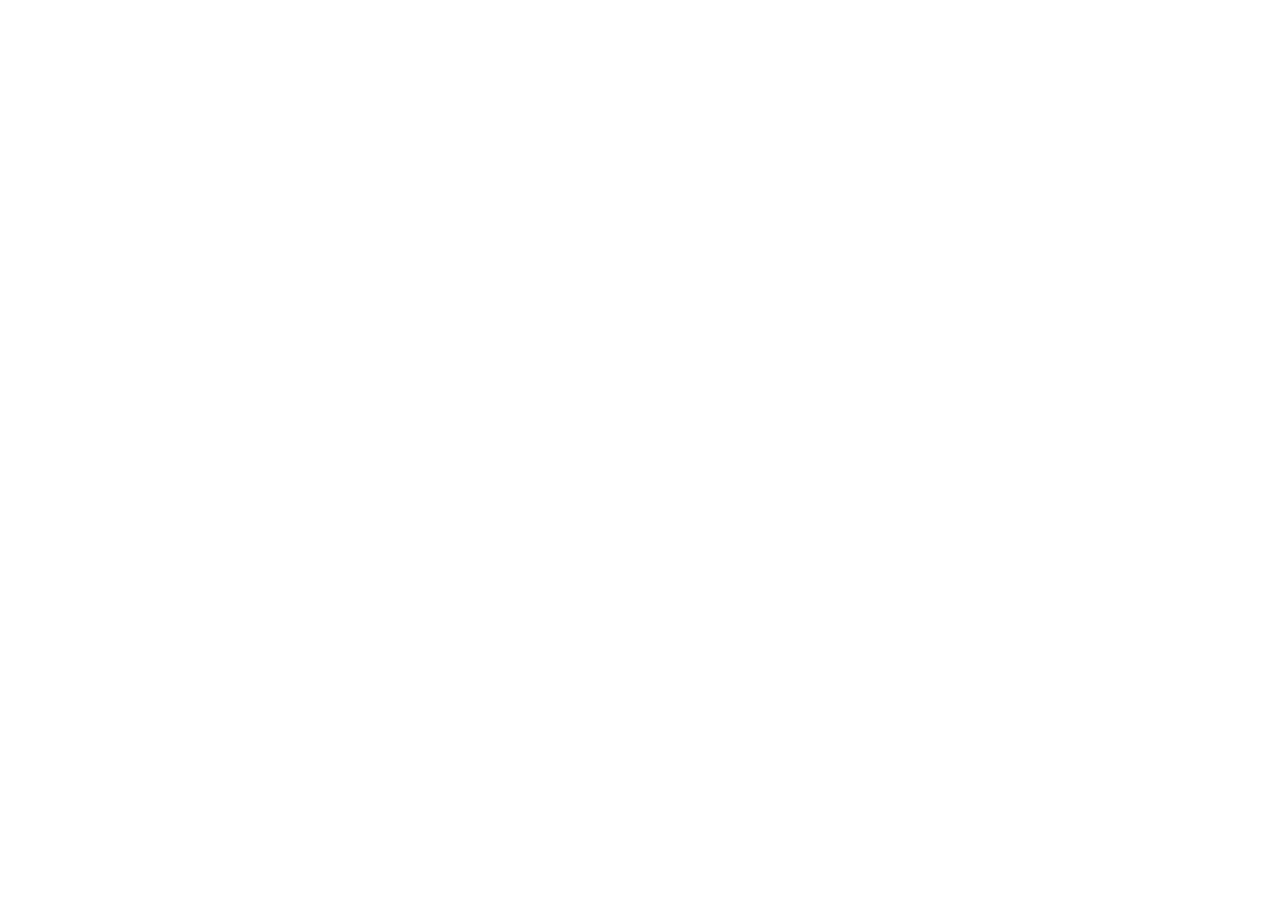
==== pages/index.html @ a35ee9ec "Initial commit Criado estrutura de pastas e arquivos bases que utilizaremos para o projeto VitaSync " ====
<!DOCTYPE html>
<html lang="en">
<head>
    <meta charset="UTF-8">
    <meta name="viewport" content="width=device-width, initial-scale=1.0">
    <link rel="stylesheet" href="../assets/css/style.css">
    <script src="../assets/js/scripts.js" defer></script>
    <title>Document</title>
</head>
<body>
    
</body>
</html>
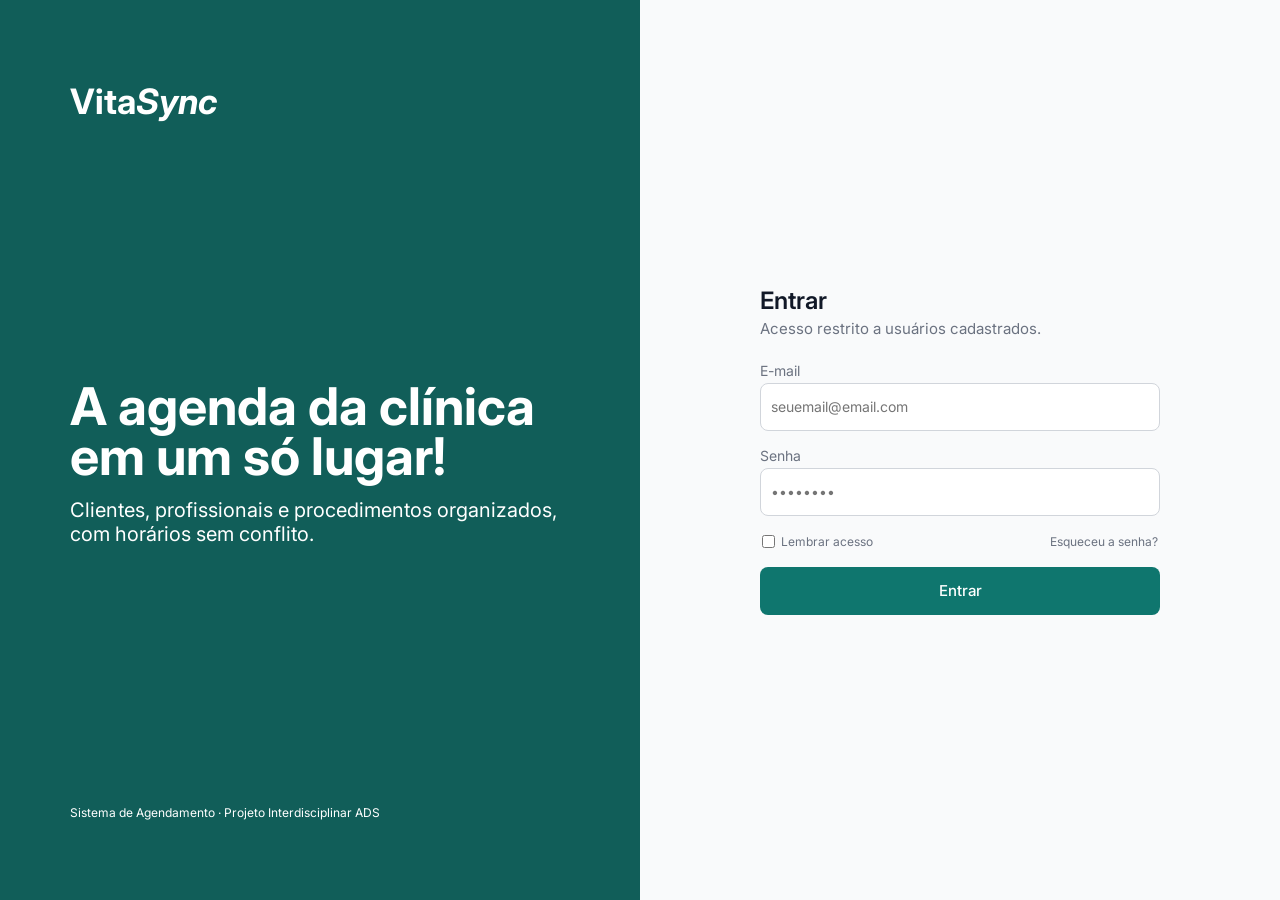
==== commit 10005ca3: "Feat: Tela de login Tela de login concluída, tivemos algumas alterações que foram necessária em rela" ====
--- a/pages/index.html
+++ b/pages/index.html
@@ -1,13 +1,70 @@
 <!DOCTYPE html>
-<html lang="en">
+<html lang="pt-br">
 <head>
+    <link rel="preconnect" href="https://fonts.googleapis.com">
+    <link rel="preconnect" href="https://fonts.gstatic.com" crossorigin>
+
     <meta charset="UTF-8">
     <meta name="viewport" content="width=device-width, initial-scale=1.0">
     <link rel="stylesheet" href="../assets/css/style.css">
     <script src="../assets/js/scripts.js" defer></script>
-    <title>Document</title>
+    <title>VitaSync</title>
+
+    <link href="https://fonts.googleapis.com/css2?family=Inter:ital,opsz,wght@0,14..32,100..900;1,14..32,100..900&display=swap" rel="stylesheet">
 </head>
 <body>
-    
+    <main id="loginPage">
+        <section id="welcomeSide">
+            <div id="welcomeAssets">
+                <div id="welcomeLogo">
+                    <h2 class="logo">Vita<strong>Sync</strong></h2>
+                </div>
+
+                <div id="welcomeTexts">
+                    <h1 class="welcomeTitle">A agenda da clínica em um só lugar!</h1>
+                    <h2 class="welcomeDesc">Clientes, profissionais e procedimentos organizados, com horários sem conflito.</h2>
+                </div>
+
+                <div id="welcomeObs">
+                    <p class="obs">Sistema de Agendamento · Projeto Interdisciplinar ADS</p>
+                </div>
+            </div>   
+        </section>
+
+        <section id="loginSide">
+            <div id="formsAssets">
+                <div class="formsTexts">
+                    <h3 class="titleInicio">Entrar</h3>
+                    <p class="descInicio">Acesso restrito a usuários cadastrados.</p>
+                </div>    
+                <form action="#" class="form">
+                    <div class="formGroup">
+                        <label for="email" class="labelForms">E-mail</label>
+                        <input type="email" id="email" class="formsInput" name="email" placeholder="seuemail@email.com" required>
+                    </div>
+
+                    <div class="formGroup">
+                        <label for="senha" class="labelForms">Senha</label>
+                        <input type="password" id="senha" class="formsInput" name="senha" placeholder="••••••••" required>
+                    </div>
+                    <div class="optionsGroup">
+                        <label class="rememberMe">
+                            <input type="checkbox" name="lembrar"> Lembrar acesso
+                        </label>
+                        <a href="#" class="forgotPasswordForms">Esqueceu a senha?</a>
+                    </div>
+                    <p class="formsError" id="loginError" hidden>
+                        <svg class="errorIcon" aria-hidden="true" xmlns="http://www.w3.org/2000/svg" viewBox="0 0 24 24" fill="none" stroke="currentColor" stroke-width="2" stroke-linecap="round" stroke-linejoin="round">
+                            <path d="m21.73 18-8-14a2 2 0 0 0-3.48 0l-8 14A2 2 0 0 0 4 21h16a2 2 0 0 0 1.73-3"/>
+                            <path d="M12 9v4"/>
+                            <path d="M12 17h.01"/>
+                        </svg>
+                        E-mail ou senha inválidos
+                    </p>
+                    <button type="submit" class="formsSubmit">Entrar</button>
+                </form>
+            </div>
+        </section>
+    </main>
 </body>
 </html>
--- a/assets/css/style.css
+++ b/assets/css/style.css
@@ -0,0 +1,212 @@
+html {
+    font-size: 62.5%;
+    overscroll-behavior: none;
+}
+
+* {
+    margin: 0;
+    padding: 0;
+    box-sizing: border-box;
+}
+
+body {
+    font-family: "Inter", sans-serif;
+}
+
+input, button, select, textarea {
+    font: inherit;
+    color: inherit;
+}
+
+#loginPage {
+    display: flex;
+    width: 100vw;
+    height: 100vh;
+}
+
+#welcomeSide {
+    flex: 1;
+    display: flex;
+    flex-direction: column;
+    justify-content: center;
+    align-items: center;
+    background-color: #115E59;
+}
+
+#welcomeAssets {
+    display: flex;
+    flex-direction: column;
+    align-items: flex-start;
+    justify-content: space-between;
+    padding: 8rem 0;
+    height: 100%;
+    width: 100%;
+    max-width: 50.0rem;
+}
+
+.logo {
+    font-size: 3.5rem;
+    color: #FFFFFF;
+}
+
+.logo strong {
+    font-style: italic;
+    font-weight: 700;
+}
+
+#welcomeTexts {
+    display: flex;
+    flex-direction: column;
+    gap: 1.6rem;
+}
+
+.welcomeTitle {
+    font-size: 5.2rem;
+    color: #FFFFFF;
+    line-height: 5rem;
+}
+
+.welcomeDesc {
+    font-size: 2.0rem;
+    color: #FFFFFF;
+    font-weight: normal;
+}
+
+.obs {
+    font-size: 1.2rem;
+    color: #FFFFFF;
+}
+
+#loginSide {
+    flex: 1;
+    display: flex;
+    flex-direction: column;
+    justify-content: center;
+    align-items: center;
+    background-color: #F9FAFB;
+}
+
+#formsAssets {
+    display: flex;
+    flex-direction: column;
+    align-items: flex-start;
+    width: 40rem;
+    gap: 2.4rem;
+}
+
+.formsTexts {
+    display: flex;
+    flex-direction: column;
+    gap: 0.4rem;
+}
+
+.titleInicio {
+    font-size: 2.4rem;
+    font-weight: 600;
+    color: #111827;
+}
+
+.descInicio {
+    font-size: 1.5rem;
+    color: #6B7280;
+}
+
+.form {
+    display: flex;
+    flex-direction: column;
+    width: 100%;
+    gap: 1.6rem;
+}
+
+.formGroup {
+    display: flex;
+    flex-direction: column;
+    gap: 0.4rem;
+}
+
+.labelForms {
+    font-size: 1.4rem;
+    font-weight: normal;
+    color: #6B7280;
+}
+
+.formsInput {
+    width: 100%;
+    height: 4.8rem;
+    border: 1px solid #D1D5DB;
+    border-radius: 0.8rem;
+    padding: 1.0rem;
+    font-size: 1.4rem;
+    font-weight: normal;
+}
+
+.optionsGroup {
+    display: flex;
+    justify-content: space-between;
+    align-items: center;
+    padding: 0.2rem;
+}
+
+.forgotPasswordForms {
+    font-size: 1.2rem;
+    font-weight: 400;
+    color: #6B7280;
+    text-decoration: none;
+}
+
+.forgotPasswordForms:hover{
+    text-decoration: underline;
+}
+
+.rememberMe {
+    display: flex;
+    align-items: center;
+    gap: 0.6rem;
+    font-size: 1.2rem;
+    font-weight: 400;
+    color: #6B7280;
+    cursor: pointer;
+}
+
+.rememberMe input {
+    accent-color: #0F766E;
+}
+
+.formsError {
+    display: flex;
+    align-items: center;
+    gap: 0.6rem;
+    font-size: 1.4rem;
+    color: #B91C1C;
+}
+
+.errorIcon {
+    width: 1.6rem;
+    height: 1.6rem;
+    flex-shrink: 0;
+}
+
+[hidden] {
+    display: none !important;
+}
+
+
+.formsSubmit {
+    height: 4.8rem;
+    width: 100%;
+    border-radius: 0.8rem;
+    font-size: 1.5rem;
+    font-weight: 500;
+    background-color: #0F766E;
+    color: #FFFFFF;
+    border: none;
+    cursor: pointer;
+}
+
+.formsSubmit:hover {
+    background-color: #115E59;
+}
+
+.formsSubmit:active {
+    background-color: #134E4A;
+}
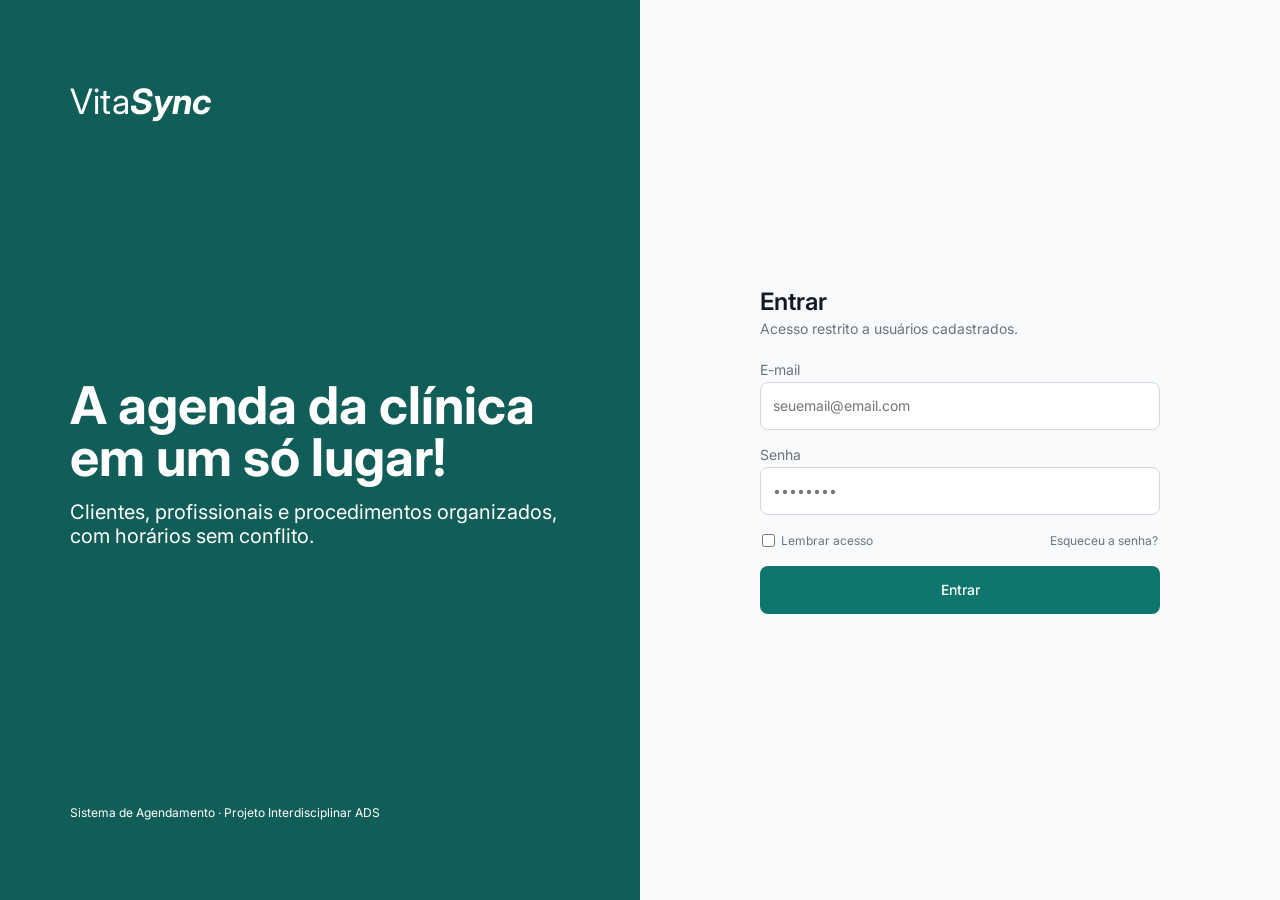
==== commit 29ae0c35: "refactor: variáveis do style guide no :root e classes organizadas Refatorei o código organizando as " ====
--- a/pages/index.html
+++ b/pages/index.html
@@ -13,55 +13,57 @@
     <link href="https://fonts.googleapis.com/css2?family=Inter:ital,opsz,wght@0,14..32,100..900;1,14..32,100..900&display=swap" rel="stylesheet">
 </head>
 <body>
-    <main id="loginPage">
-        <section id="welcomeSide">
-            <div id="welcomeAssets">
-                <div id="welcomeLogo">
-                    <h2 class="logo">Vita<strong>Sync</strong></h2>
+    <main class="login">
+        <section class="login__welcome">
+            <div class="login__welcome-box">
+                <p class="logo">Vita<strong>Sync</strong></p>
+
+                <div class="login__welcome-texts">
+                    <h1 class="login__title">A agenda da clínica em um só lugar!</h1>
+                    <p class="login__desc">Clientes, profissionais e procedimentos organizados, com horários sem conflito.</p>
                 </div>
 
-                <div id="welcomeTexts">
-                    <h1 class="welcomeTitle">A agenda da clínica em um só lugar!</h1>
-                    <h2 class="welcomeDesc">Clientes, profissionais e procedimentos organizados, com horários sem conflito.</h2>
-                </div>
-
-                <div id="welcomeObs">
-                    <p class="obs">Sistema de Agendamento · Projeto Interdisciplinar ADS</p>
-                </div>
+                <p class="login__obs">Sistema de Agendamento · Projeto Interdisciplinar ADS</p>
             </div>   
         </section>
 
-        <section id="loginSide">
-            <div id="formsAssets">
-                <div class="formsTexts">
-                    <h3 class="titleInicio">Entrar</h3>
-                    <p class="descInicio">Acesso restrito a usuários cadastrados.</p>
-                </div>    
+        <section class="login__form-side">
+            <div class="login__form-box">
+                <div class="card__header">
+                    <h2 class="card__title">Entrar</h2>
+                    <p class="card__desc">Acesso restrito a usuários cadastrados.</p>
+                </div>
+
                 <form action="#" class="form">
-                    <div class="formGroup">
-                        <label for="email" class="labelForms">E-mail</label>
-                        <input type="email" id="email" class="formsInput" name="email" placeholder="seuemail@email.com" required>
+                    <div class="field">
+                        <label for="email" class="label">E-mail</label>
+                        <input type="email" id="email" class="input" name="email" placeholder="seuemail@email.com" required>
                     </div>
 
-                    <div class="formGroup">
-                        <label for="senha" class="labelForms">Senha</label>
-                        <input type="password" id="senha" class="formsInput" name="senha" placeholder="••••••••" required>
+                    <div class="field">
+                        <label for="senha" class="label">Senha</label>
+                        <input type="password" id="senha" class="input" name="senha" placeholder="••••••••" required>
                     </div>
-                    <div class="optionsGroup">
-                        <label class="rememberMe">
+
+                    <div class="login__options">
+                        <label class="checkbox">
                             <input type="checkbox" name="lembrar"> Lembrar acesso
                         </label>
-                        <a href="#" class="forgotPasswordForms">Esqueceu a senha?</a>
+
+                        <a href="#" class="link">Esqueceu a senha?</a>
                     </div>
-                    <p class="formsError" id="loginError" hidden>
-                        <svg class="errorIcon" aria-hidden="true" xmlns="http://www.w3.org/2000/svg" viewBox="0 0 24 24" fill="none" stroke="currentColor" stroke-width="2" stroke-linecap="round" stroke-linejoin="round">
+                    
+                    <p class="error" id="loginError" hidden>
+                        <svg class="error__icon" aria-hidden="true" xmlns="http://www.w3.org/2000/svg" viewBox="0 0 24 24" fill="none" stroke="currentColor" stroke-width="2" stroke-linecap="round" stroke-linejoin="round">
                             <path d="m21.73 18-8-14a2 2 0 0 0-3.48 0l-8 14A2 2 0 0 0 4 21h16a2 2 0 0 0 1.73-3"/>
                             <path d="M12 9v4"/>
                             <path d="M12 17h.01"/>
                         </svg>
+
                         E-mail ou senha inválidos
                     </p>
-                    <button type="submit" class="formsSubmit">Entrar</button>
+
+                    <button type="submit" class="btn btn--full">Entrar</button>
                 </form>
             </div>
         </section>
--- a/assets/css/style.css
+++ b/assets/css/style.css
@@ -1,6 +1,58 @@
+/*=== 1. BASE ===*/
 html {
     font-size: 62.5%;
     overscroll-behavior: none;
+}
+
+:root {
+    /* === CORES PRIMÁRIAS === */
+    --color-primary: #0F766E; /* BOTÃO PRIMÁRIO, CHECKBOX MARCADO, BORDA DE INPUT EM FOCO, LINK DE DESTAQUE */
+    --color-primary-dark: #115E59; /* FUNDO ESCURO, HOVER EM BOTÕES */
+    --color-primary-pressed: #134E4A; /* BOTÃO NO CLICADO/ON CLICK */
+    --color-primary-light: #CCFBF1; /* BLOCOS DE AGENDAMENTO, FUNDO DE ITENS SELECIONADOS */
+
+    /* === CORES NEUTRAS === */
+    --color-text: #111827; /* TEXTO PRINCIPAL, TEXTO DE INPUT *DIGITADO*, NOME DE CLEINTE */
+    --color-text-muted: #6B7280; /* TEXTO SECUNDÁRIO, LABELS, DESC, LINKS DE APOIO */
+    --color-placeholder: #9CA3AF; /* COR DOS TEXTOS DE EXEMPLOS DOS INPUTS */
+    --color-border: #D1D5DB; /* BORDAS DE INPUT, BOTÃO NEUTRO, LINHAS DIVISÓRIAS DA AGENDA */
+    --color-bg: #F9FAFB; /* FUNDO DA PÁGINA */
+    --color-white: #FFFFFF; /* CARDS, CAMPOS, TEXTO SOBRE FUNDOS ESCUROS */
+
+    /* === CORES SEMÂNTICAS === */
+    --color-error: #B91C1C; /* TEXTO DE ERRO */
+    --color-error-strong: #DC2626; /* BORDA DE INPUT INVÁLIDO, BOTÃO DE CANCELAMENTO/DESTRUTIVO */
+    --color-error-bg: #FEF2F2; /* FUNDO DE FAIXA DE AVISO */
+    --color-success: #15803D; /* TEXTO DE SUCESSO */
+    --color-success-bg: #F0FDF4; /* FUNDO DE FAIXAS/CARDS DE SUCESSO */
+    --color-warning: #B45309; /* TEXTO DE PEDENCIAS/URGÊNCIAS */
+    --color-warning-bg: #FFFBEB; /* FUNDO DE FAIXA DE CUIDADO */
+
+    /* === TIPOGRAFIA === */
+    --text-display: 5.2rem; /* TEXTO DE DESTAQUE COMO O DA LOGIN PAGE */
+    --text-logo: 3.5rem; /* TAMANHO LOGO, JÁ QUE NOSSO LOGO É UM P */
+    --text-h1: 2.8rem; /* TEXTO DE TÍTULOS (ASSUNTO DA PÁGINA, TODA PÁGINA TEM QUE TER SOMENTE 1 H1) */
+    --text-h2: 2.4rem; /* TEXTO DE SUBTITULOS */
+    --text-lead: 2.0rem; /* TEXTOS DE APOIOS, GERALMENTE USADO APÓS UM TÍTULO GRANDE */
+    --text-h3: 1.6rem; /* SUBDIVISÃO DE UM H2 */
+    --text-body: 1.4rem; /* TEXTOS CORRIDOS, PARAGRAFOS E ETC... */
+    --text-support: 1.2rem; /* INFORMAÇÃO QUE PRECISA ESTAR PRESENTE MAS NÃO DEVE SER LIDA ANTES DO RESTO COMO: "Esqueceu a senha?", "Lembrar acesso", "Sistema de Agendamento · Projeto Interdisciplinar ADS"*/
+
+    /* === TAMANHOS === */
+    --size-control: 4.8rem; /* ALTURA DE CONTROLES COMO: INPUTS, SELECTS, BUTTONS E ETC... MENOS TEXT AREAS (TEXTOS GRANDES) POIS CRESCE CONFORME O CONTEÚDO */
+    --radius-sm: 0.8rem; /* CURVATURA DAS BORDAS DE INPUT, BOTÃO, FAIXA DE AVISO. TUDO QUE TENHA 48PX DE ALTURA. */
+    --radius-md: 1.2rem; /* CURVATURA DAS BORDAS DE CARDS COMO NOVO CLIENTE */
+    --radius-lg: 1.6rem; /* CURVATURA DAS BORDAS DE MODAL (JANELAS QUE ABRE POR CIMA DA TELA, CONHECIDO COMO POP-UPS) */
+    --space-page: 8rem; /* PADDING VERTICAL (APLICAR EM PADDING-TOP E PADDING-BOTTOM) DE PÁGINAS INTEIRAS, GERALMENTE NÃO TEM BARRAS DE NAVEGAÇÃO */
+    --space-section: 3.2rem: /* PADDING VERTICAL (APLICAR EM PADDING-TOP E PADDING-BOTTOM) DE PÁGINAS COM NAVBAR NO TOP, É A DISTÂNCIA MINIMA DOS CONTÉUDOS DA NAV */
+
+    /* === PESOS === */
+    /* === TOMANDO COMO REFÊRENCIA O FIGMA, CONVERTEREMOS OS PESOS DE REGULAR, MEDIUM, BOLD... PARA OS SEGUINTES PESOS EM NÚMERO === */ 
+    --weight-regular: 400;
+    --weight-medium: 500;
+    --weight-semibold: 600;
+    --weight-bold: 700;
+
 }
 
 * {
@@ -13,80 +65,200 @@
     font-family: "Inter", sans-serif;
 }
 
-input, button, select, textarea {
+/* USADO PARA FORÇAR CONTROLS A HERDAR A FONTE DEFINIDA EM BODY */
+input, button, select, textarea { 
     font: inherit;
     color: inherit;
 }
 
-#loginPage {
-    display: flex;
-    width: 100vw;
+/* FORÇA TAGS COM HIDDEN A REALMENTE FICAREM ESCONDIDAS IGNORANDO AS PROPRIEDADES DE display DOS PAIS */
+[hidden] {
+    display: none !important;
+}
+
+/* === 2. COMPONENTES ===*/
+.logo {
+    font-size: var(--text-logo);
+}
+
+.logo strong {
+    font-style: italic;
+    font-weight: var(--weight-bold);
+}
+
+.card__header {
+    display: flex;
+    flex-direction: column;
+    gap: 0.4rem;
+}
+
+.card__title {
+    font-size: var(--text-h2);
+    font-weight: var(--weight-semibold);
+    color: var(--color-text);
+}
+
+.card__desc {
+    font-size: var(--text-body);
+    color: var(--color-text-muted);
+}
+
+.form {
+    display: flex;
+    flex-direction: column;
+    width: 100%;
+    gap: 1.6rem;
+}
+
+.field {
+    display: flex;
+    flex-direction: column;
+    gap: 0.4rem;
+}
+
+.label {
+    font-size: var(--text-body);
+    font-weight: var(--weight-regular);
+    color: var(--color-text-muted);
+}
+
+.input {
+    width: 100%;
+    height: var(--size-control);
+    border: 1px solid var(--color-border);
+    border-radius: var(--radius-sm);
+    padding: 0 1.2rem;
+    font-size: var(--text-body);
+    font-weight: var(--weight-regular);
+}
+
+.link {
+    font-size: var(--text-support);
+    font-weight: var(--weight-regular);
+    color: var(--color-text-muted);
+    text-decoration: none;
+}
+
+.link:hover{
+    text-decoration: underline;
+}
+
+.checkbox {
+    display: flex;
+    align-items: center;
+    gap: 0.6rem;
+    font-size: var(--text-support);
+    font-weight: var(--weight-regular);
+    color: var(--color-text-muted);
+    cursor: pointer;
+}
+
+.checkbox input {
+    accent-color: var(--color-primary);
+}
+
+.error {
+    display: flex;
+    align-items: center;
+    gap: 0.6rem;
+    font-size: var(--text-body);
+    color: var(--color-error);
+}
+
+.error__icon {
+    width: 1.6rem;
+    height: 1.6rem;
+    flex-shrink: 0;
+}
+
+.btn {
+    height: var(--size-control);
+    border-radius: var(--radius-sm);
+    font-size: var(--text-body);
+    font-weight: var(--weight-medium);
+    background-color: var(--color-primary);
+    color: var(--color-white);
+    border: none;
+    cursor: pointer;
+}
+
+.btn--full {
+    width: 100%;
+}
+
+.btn:hover {
+    background-color: var(--color-primary-dark);
+}
+
+.btn:active {
+    background-color: var(--color-primary-pressed);
+}
+
+/* === 3. LOGIN ===*/
+.login {
+    display: flex;
+    width: 100%;
     height: 100vh;
 }
 
-#welcomeSide {
+.login .logo {
+    color: var(--color-white);
+}
+
+.login__welcome {
     flex: 1;
     display: flex;
     flex-direction: column;
     justify-content: center;
     align-items: center;
-    background-color: #115E59;
-}
-
-#welcomeAssets {
+    background-color: var(--color-primary-dark);
+}
+
+.login__welcome-box {
     display: flex;
     flex-direction: column;
     align-items: flex-start;
     justify-content: space-between;
-    padding: 8rem 0;
+    padding: var(--space-page) 0;
     height: 100%;
     width: 100%;
     max-width: 50.0rem;
 }
 
-.logo {
-    font-size: 3.5rem;
-    color: #FFFFFF;
-}
-
-.logo strong {
-    font-style: italic;
-    font-weight: 700;
-}
-
-#welcomeTexts {
+.login__welcome-texts {
     display: flex;
     flex-direction: column;
     gap: 1.6rem;
 }
 
-.welcomeTitle {
-    font-size: 5.2rem;
-    color: #FFFFFF;
-    line-height: 5rem;
-}
-
-.welcomeDesc {
-    font-size: 2.0rem;
-    color: #FFFFFF;
-    font-weight: normal;
-}
-
-.obs {
-    font-size: 1.2rem;
-    color: #FFFFFF;
-}
-
-#loginSide {
+.login__title {
+    font-size: var(--text-display);
+    font-weight: var(--weight-bold);
+    color: var(--color-white);
+    line-height: 1;
+}
+
+.login__desc {
+    font-size: var(--text-lead);
+    color: var(--color-white);
+    font-weight: var(--weight-regular);
+}
+
+.login__obs {
+    font-size: var(--text-support);
+    color: var(--color-white);
+}
+
+.login__form-side {
     flex: 1;
     display: flex;
     flex-direction: column;
     justify-content: center;
     align-items: center;
-    background-color: #F9FAFB;
-}
-
-#formsAssets {
+    background-color: var(--color-bg);
+}
+
+.login__form-box {
     display: flex;
     flex-direction: column;
     align-items: flex-start;
@@ -94,119 +266,9 @@
     gap: 2.4rem;
 }
 
-.formsTexts {
-    display: flex;
-    flex-direction: column;
-    gap: 0.4rem;
-}
-
-.titleInicio {
-    font-size: 2.4rem;
-    font-weight: 600;
-    color: #111827;
-}
-
-.descInicio {
-    font-size: 1.5rem;
-    color: #6B7280;
-}
-
-.form {
-    display: flex;
-    flex-direction: column;
-    width: 100%;
-    gap: 1.6rem;
-}
-
-.formGroup {
-    display: flex;
-    flex-direction: column;
-    gap: 0.4rem;
-}
-
-.labelForms {
-    font-size: 1.4rem;
-    font-weight: normal;
-    color: #6B7280;
-}
-
-.formsInput {
-    width: 100%;
-    height: 4.8rem;
-    border: 1px solid #D1D5DB;
-    border-radius: 0.8rem;
-    padding: 1.0rem;
-    font-size: 1.4rem;
-    font-weight: normal;
-}
-
-.optionsGroup {
+.login__options {
     display: flex;
     justify-content: space-between;
     align-items: center;
     padding: 0.2rem;
-}
-
-.forgotPasswordForms {
-    font-size: 1.2rem;
-    font-weight: 400;
-    color: #6B7280;
-    text-decoration: none;
-}
-
-.forgotPasswordForms:hover{
-    text-decoration: underline;
-}
-
-.rememberMe {
-    display: flex;
-    align-items: center;
-    gap: 0.6rem;
-    font-size: 1.2rem;
-    font-weight: 400;
-    color: #6B7280;
-    cursor: pointer;
-}
-
-.rememberMe input {
-    accent-color: #0F766E;
-}
-
-.formsError {
-    display: flex;
-    align-items: center;
-    gap: 0.6rem;
-    font-size: 1.4rem;
-    color: #B91C1C;
-}
-
-.errorIcon {
-    width: 1.6rem;
-    height: 1.6rem;
-    flex-shrink: 0;
-}
-
-[hidden] {
-    display: none !important;
-}
-
-
-.formsSubmit {
-    height: 4.8rem;
-    width: 100%;
-    border-radius: 0.8rem;
-    font-size: 1.5rem;
-    font-weight: 500;
-    background-color: #0F766E;
-    color: #FFFFFF;
-    border: none;
-    cursor: pointer;
-}
-
-.formsSubmit:hover {
-    background-color: #115E59;
-}
-
-.formsSubmit:active {
-    background-color: #134E4A;
 }
